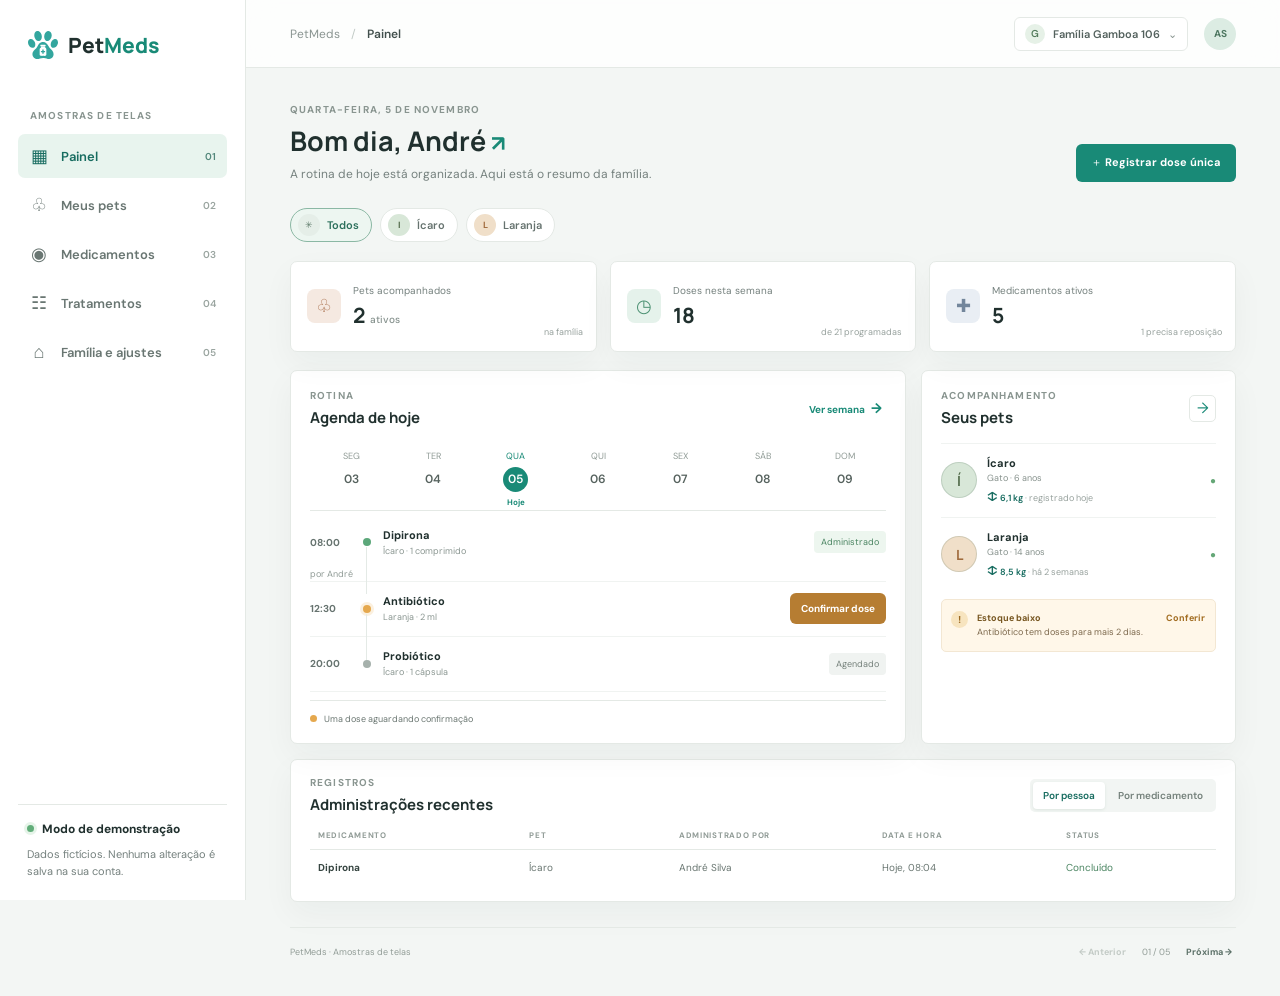
==== amostras.html @ e7c3a3b7 "amostras de telas" ====
<!DOCTYPE html>
<html lang="pt-BR">
<head>
  <meta charset="UTF-8">
  <meta name="viewport" content="width=device-width, initial-scale=1.0">
  <meta name="theme-color" content="#f3f6f4">
  <title>PetMeds | Amostras de telas</title>
  <link rel="stylesheet" href="amostras.css">
</head>
<body>
  <div class="demo-app">
    <aside class="sidebar">
      <a class="brand" href="amostras.html" aria-label="PetMeds, início">
        <img src="logo_petmeds.svg" alt="">
        <span>Pet<span>Meds</span></span>
      </a>
      <div class="demo-label">AMOSTRAS DE TELAS</div>
      <nav class="side-nav" aria-label="Telas da demonstração">
        <button class="nav-item active" data-screen="dashboard"><span class="nav-symbol">▦</span>Painel <span class="nav-count">01</span></button>
        <button class="nav-item" data-screen="pets"><span class="nav-symbol">♧</span>Meus pets <span class="nav-count">02</span></button>
        <button class="nav-item" data-screen="meds"><span class="nav-symbol">◉</span>Medicamentos <span class="nav-count">03</span></button>
        <button class="nav-item" data-screen="treatments"><span class="nav-symbol">☷</span>Tratamentos <span class="nav-count">04</span></button>
        <button class="nav-item" data-screen="family"><span class="nav-symbol">⌂</span>Família e ajustes <span class="nav-count">05</span></button>
      </nav>
      <div class="sidebar-foot">
        <div class="demo-note"><span class="demo-dot"></span>Modo de demonstração</div>
        <p>Dados fictícios. Nenhuma alteração é salva na sua conta.</p>
      </div>
    </aside>

    <main class="main-area">
      <header class="topbar">
        <div class="breadcrumb"><span>PetMeds</span><span class="crumb-slash">/</span><strong id="current-section">Painel</strong></div>
        <div class="topbar-actions">
          <span class="family-pill"><span class="family-mark">G</span> Família Gamboa 106 <span class="chevron">⌄</span></span>
          <button class="profile-button" type="button" aria-label="Perfil de André">AS</button>
        </div>
      </header>

      <div class="content-wrap">
        <section class="screen active" id="screen-dashboard" aria-labelledby="dashboard-title">
          <div class="screen-heading">
            <div><p class="eyebrow">QUARTA-FEIRA, 5 DE NOVEMBRO</p><h1 id="dashboard-title">Bom dia, André <span class="wave">↗</span></h1><p class="subheading">A rotina de hoje está organizada. Aqui está o resumo da família.</p></div>
            <button type="button" class="button primary" data-action="open-dose">＋ Registrar dose única</button>
          </div>
          <div class="pet-switcher" aria-label="Filtrar por pet"><button class="pet-chip selected" data-pet="Todos"><span class="pet-chip-icon all-icon">✳</span>Todos</button><button class="pet-chip" data-pet="Ícaro"><span class="pet-chip-icon cat-icon">I</span>Ícaro</button><button class="pet-chip" data-pet="Laranja"><span class="pet-chip-icon orange-icon">L</span>Laranja</button></div>
          <div class="stats-grid">
            <article class="stat-box"><span class="stat-icon coral">♧</span><div><span class="stat-label">Pets acompanhados</span><strong>2 <small>ativos</small></strong></div><span class="stat-foot">na família</span></article>
            <article class="stat-box"><span class="stat-icon mint">◷</span><div><span class="stat-label">Doses nesta semana</span><strong>18</strong></div><span class="stat-foot">de 21 programadas</span></article>
            <article class="stat-box"><span class="stat-icon blue">✚</span><div><span class="stat-label">Medicamentos ativos</span><strong>5</strong></div><span class="stat-foot">1 precisa reposição</span></article>
          </div>
          <div class="dashboard-grid">
            <section class="panel schedule-panel">
              <div class="panel-heading"><div><p class="eyebrow">ROTINA</p><h2>Agenda de hoje</h2></div><button class="text-button" data-action="show-all-doses">Ver semana <span>→</span></button></div>
              <div class="day-strip"><button class="day-cell muted"><span>SEG</span><b>03</b></button><button class="day-cell muted"><span>TER</span><b>04</b></button><button class="day-cell current"><span>QUA</span><b>05</b><i>Hoje</i></button><button class="day-cell"><span>QUI</span><b>06</b></button><button class="day-cell"><span>SEX</span><b>07</b></button><button class="day-cell"><span>SÁB</span><b>08</b></button><button class="day-cell"><span>DOM</span><b>09</b></button></div>
              <div class="dose-list">
                <article class="dose-row" data-pet-name="Ícaro"><span class="dose-time">08:00</span><span class="timeline-dot done-dot"></span><div class="dose-info"><strong>Dipirona</strong><span>Ícaro · 1 comprimido</span></div><span class="dose-state completed">Administrado</span><span class="dose-by">por André</span></article>
                <article class="dose-row" data-pet-name="Laranja"><span class="dose-time">12:30</span><span class="timeline-dot next-dot"></span><div class="dose-info"><strong>Antibiótico</strong><span>Laranja · 2 ml</span></div><button class="button small confirm-dose" data-action="confirm-dose">Confirmar dose</button></article>
                <article class="dose-row" data-pet-name="Ícaro"><span class="dose-time">20:00</span><span class="timeline-dot later-dot"></span><div class="dose-info"><strong>Probiótico</strong><span>Ícaro · 1 cápsula</span></div><span class="dose-state upcoming">Agendado</span></article>
              </div>
              <div class="schedule-foot"><span class="status-mark"></span>Uma dose aguardando confirmação</div>
            </section>
            <aside class="panel side-panel">
              <div class="panel-heading"><div><p class="eyebrow">ACOMPANHAMENTO</p><h2>Seus pets</h2></div><button class="icon-button" data-goto="pets" aria-label="Ver pets">→</button></div>
              <div class="mini-pet"><div class="pet-avatar avatar-icaro">Í</div><div class="mini-pet-info"><strong>Ícaro</strong><span>Gato · 6 anos</span><small><span class="weight-icon">↕</span> 6,1 kg <em>· registrado hoje</em></small></div><span class="health-indicator">●</span></div>
              <div class="mini-pet"><div class="pet-avatar avatar-laranja">L</div><div class="mini-pet-info"><strong>Laranja</strong><span>Gato · 14 anos</span><small><span class="weight-icon">↕</span> 8,5 kg <em>· há 2 semanas</em></small></div><span class="health-indicator">●</span></div>
              <div class="reminder-box"><span class="reminder-icon">!</span><p><strong>Estoque baixo</strong><br>Antibiótico tem doses para mais 2 dias.</p><button data-goto="meds">Conferir</button></div>
            </aside>
          </div>
          <section class="panel history-panel"><div class="panel-heading"><div><p class="eyebrow">REGISTROS</p><h2>Administrações recentes</h2></div><div class="segmented"><button class="segment active" data-history="pessoa">Por pessoa</button><button class="segment" data-history="medicamento">Por medicamento</button></div></div><div class="history-table"><div class="history-head"><span>MEDICAMENTO</span><span>PET</span><span>ADMINISTRADO POR</span><span>DATA E HORA</span><span>STATUS</span></div><div class="history-line"><strong>Dipirona</strong><span>Ícaro</span><span>André Silva</span><span>Hoje, 08:04</span><span class="table-status">Concluído</span></div></div></section>
        </section>

        <section class="screen" id="screen-pets" aria-labelledby="pets-title">
          <div class="screen-heading"><div><p class="eyebrow">PERFIL E SAÚDE</p><h1 id="pets-title">Meus pets</h1><p class="subheading">Informações, peso e tratamentos de cada companheiro.</p></div><button class="button primary" data-action="open-pet">＋ Cadastrar pet</button></div>
          <div class="screen-toolbar"><div class="segmented pet-filter"><button class="segment active" data-pet-filter="active">Ativos <span>2</span></button><button class="segment" data-pet-filter="inactive">Não ativos <span>1</span></button></div><label class="search-field"><span>⌕</span><input type="search" placeholder="Buscar pet" aria-label="Buscar pet"></label></div>
          <div class="pets-grid">
            <article class="pet-profile"><div class="profile-top"><div class="pet-avatar large avatar-icaro">Í</div><div class="profile-name"><span class="active-tag"><i></i> Ativo</span><h2>Ícaro</h2><p>Gato · Nascido em 01/09/2019</p></div><button class="dots-button" aria-label="Mais opções">···</button></div><div class="weight-summary"><span class="weight-icon">↕</span><div><strong>6,1 <small>kg</small></strong><span>Peso mais recente · 05/11/2026</span></div><button class="text-button" data-action="weight-history">Histórico de peso →</button></div><div class="profile-treatments"><h3>Tratamentos ativos <span>2</span></h3><div class="tag-list"><span>Dipirona</span><span>Probiótico</span></div></div><div class="profile-actions"><button class="button outline" data-action="weight-history">↕ Histórico de peso</button><button class="button outline" data-action="edit-pet">Editar perfil</button></div></article>
            <article class="pet-profile"><div class="profile-top"><div class="pet-avatar large avatar-laranja">L</div><div class="profile-name"><span class="active-tag"><i></i> Ativo</span><h2>Laranja</h2><p>Gato · Nascido em 01/06/2012</p></div><button class="dots-button" aria-label="Mais opções">···</button></div><div class="weight-summary"><span class="weight-icon">↕</span><div><strong>8,5 <small>kg</small></strong><span>Peso mais recente · 22/10/2026</span></div><button class="text-button" data-action="weight-history">Histórico de peso →</button></div><div class="profile-treatments"><h3>Tratamentos ativos <span>1</span></h3><div class="tag-list"><span>Antibiótico</span></div></div><div class="profile-actions"><button class="button outline" data-action="weight-history">↕ Histórico de peso</button><button class="button outline" data-action="edit-pet">Editar perfil</button></div></article>
            <article class="pet-profile inactive-pet" hidden><div class="profile-top"><div class="pet-avatar large avatar-thor">T</div><div class="profile-name"><span class="inactive-tag">Inativo</span><h2>Thor</h2><p>Cão · Perfil arquivado</p></div><button class="dots-button" aria-label="Mais opções">···</button></div><p class="archived-note">O histórico permanece guardado para consulta.</p><div class="profile-actions"><button class="button outline" data-action="pet-record">Ver histórico</button></div></article>
          </div>
          <div class="feature-caption"><span>02</span><p><strong>Perfil completo por pet</strong> · acompanhe peso, tratamentos e histórico de saúde em um só lugar.</p></div>
        </section>

        <section class="screen" id="screen-meds" aria-labelledby="meds-title">
          <div class="screen-heading"><div><p class="eyebrow">INVENTÁRIO DA FAMÍLIA</p><h1 id="meds-title">Medicamentos</h1><p class="subheading">Validade e quantidade em estoque, sempre à mão.</p></div><button class="button primary" data-action="open-med">＋ Cadastrar medicamento</button></div>
          <div class="stock-summary"><div><span class="stock-kicker">NO SEU ESTOQUE</span><strong>5 <small>medicamentos</small></strong></div><div class="stock-breakdown"><span><i class="stock-dot good"></i> 3 disponíveis</span><span><i class="stock-dot low"></i> 1 estoque baixo</span><span><i class="stock-dot expired"></i> 1 vencido</span></div></div>
          <div class="screen-toolbar"><div class="segmented med-filter"><button class="segment active" data-med-filter="available">Disponíveis <span>3</span></button><button class="segment" data-med-filter="low">Estoque baixo <span>1</span></button><button class="segment" data-med-filter="expired">Vencidos <span>1</span></button></div><label class="search-field"><span>⌕</span><input type="search" placeholder="Buscar medicamento" aria-label="Buscar medicamento"></label></div>
          <div class="med-table panel"><div class="med-table-head"><span>MEDICAMENTO</span><span>ESTOQUE</span><span>VALIDADE</span><span>TRATAMENTO</span><span>AÇÃO</span></div>
            <article class="med-row" data-med-status="available"><div class="med-title"><span class="med-icon mint">✚</span><span><strong>Dipirona</strong><small>Gotas · 20 ml</small></span></div><div><strong>16 ml</strong><small class="stock-caption">Disponível</small></div><div><strong>20/03/2027</strong><small>Em 135 dias</small></div><div><span class="linked-pet"><span class="tiny-avatar avatar-icaro">Í</span> Ícaro</span></div><button class="button outline small" data-action="restock">＋ Repor</button></article>
            <article class="med-row" data-med-status="low"><div class="med-title"><span class="med-icon amber">✚</span><span><strong>Antibiótico</strong><small>Suspensão · 10 ml</small></span></div><div><strong>2 ml</strong><small class="stock-caption low-text">Baixo · ~2 dias</small></div><div><strong>12/11/2026</strong><small>Em 7 dias</small></div><div><span class="linked-pet"><span class="tiny-avatar avatar-laranja">L</span> Laranja</span></div><button class="button outline small" data-action="restock">＋ Repor</button></article>
            <article class="med-row" data-med-status="available"><div class="med-title"><span class="med-icon blue">✚</span><span><strong>Probiótico</strong><small>Cápsulas · 30 un.</small></span></div><div><strong>24 un.</strong><small class="stock-caption">Disponível</small></div><div><strong>08/06/2027</strong><small>Em 215 dias</small></div><div><span class="linked-pet"><span class="tiny-avatar avatar-icaro">Í</span> Ícaro</span></div><button class="button outline small" data-action="restock">＋ Repor</button></article>
            <article class="med-row" data-med-status="expired" hidden><div class="med-title"><span class="med-icon gray">✚</span><span><strong>Pomada dermatológica</strong><small>Uso tópico · 15 g</small></span></div><div><strong>1 un.</strong><small class="stock-caption">Em estoque</small></div><div><strong>10/10/2026</strong><small class="low-text">Vencido</small></div><div><span>Sem tratamento</span></div><button class="button outline small" data-action="med-details">Detalhes</button></article>
          </div>
          <div class="feature-caption"><span>03</span><p><strong>Estoque e validade</strong> · receba sinais visuais de reposição e acompanhe os medicamentos vinculados aos tratamentos.</p></div>
        </section>

        <section class="screen" id="screen-treatments" aria-labelledby="treatments-title">
          <div class="screen-heading"><div><p class="eyebrow">DOSES E HORÁRIOS</p><h1 id="treatments-title">Tratamentos</h1><p class="subheading">Monte uma rotina e registre cada administração.</p></div><button class="button primary" data-action="open-treatment">＋ Novo tratamento</button></div>
          <div class="treatment-overview"><div class="overview-mark">◷</div><div><strong>Rotina em andamento</strong><span>3 tratamentos ativos · próximas doses às 12:30 e 20:00</span></div><button class="text-button" data-goto="dashboard">Ver agenda →</button></div>
          <div class="screen-toolbar"><div class="segmented treatment-filter"><button class="segment active" data-treatment-filter="active">Ativos <span>3</span></button><button class="segment" data-treatment-filter="paused">Pausados <span>1</span></button><button class="segment" data-treatment-filter="completed">Concluídos <span>4</span></button></div><span class="filter-hint">Filtrar por status</span></div>
          <div class="treatment-list">
            <article class="treatment-card panel" data-treatment-status="active"><div class="treatment-main"><span class="treatment-icon pink">✚</span><div><div class="treatment-name"><h2>Antibiótico</h2><span class="treatment-status active-status">Ativo</span></div><p><span class="tiny-avatar avatar-laranja">L</span> Laranja <span class="dot-separator">·</span> 2 ml <span class="dot-separator">·</span> a cada 12 horas</p></div></div><div class="treatment-schedule"><span class="eyebrow">PRÓXIMA DOSE</span><strong>Hoje, 12:30</strong><span>Faltam 2 horas</span></div><div class="treatment-actions"><button class="button primary small" data-action="confirm-dose">Registrar dose</button><button class="button outline small" data-action="pause-treatment">Pausar</button></div></article>
            <article class="treatment-card panel" data-treatment-status="active"><div class="treatment-main"><span class="treatment-icon mint">✚</span><div><div class="treatment-name"><h2>Dipirona</h2><span class="treatment-status active-status">Ativo</span></div><p><span class="tiny-avatar avatar-icaro">Í</span> Ícaro <span class="dot-separator">·</span> 1 comprimido <span class="dot-separator">·</span> a cada 8 horas</p></div></div><div class="treatment-schedule"><span class="eyebrow">PRÓXIMA DOSE</span><strong>Hoje, 16:00</strong><span>Horários flexíveis</span></div><div class="treatment-actions"><button class="button primary small" data-action="confirm-dose">Registrar dose</button><button class="button outline small" data-action="pause-treatment">Pausar</button></div></article>
            <article class="treatment-card panel" data-treatment-status="paused" hidden><div class="treatment-main"><span class="treatment-icon gray">✚</span><div><div class="treatment-name"><h2>Suplemento vitamínico</h2><span class="treatment-status paused-status">Pausado</span></div><p><span class="tiny-avatar avatar-icaro">Í</span> Ícaro <span class="dot-separator">·</span> 1 cápsula <span class="dot-separator">·</span> 1 vez ao dia</p></div></div><div class="treatment-schedule"><span class="eyebrow">PAUSADO EM</span><strong>01/11/2026</strong><span>Histórico preservado</span></div><div class="treatment-actions"><button class="button outline small" data-action="resume-treatment">Retomar</button><button class="button outline small" data-action="treatment-history">Histórico</button></div></article>
          </div>
          <div class="feature-caption"><span>04</span><p><strong>Tratamentos flexíveis</strong> · defina horários, frequência e duração; pause e retome mantendo o histórico.</p></div>
        </section>

        <section class="screen" id="screen-family" aria-labelledby="family-title">
          <div class="screen-heading"><div><p class="eyebrow">GESTÃO COMPARTILHADA</p><h1 id="family-title">Família e ajustes</h1><p class="subheading">Cuide dos pets em conjunto, com permissões para cada pessoa.</p></div><button class="button outline" data-action="copy-code">▣ Copiar código do grupo</button></div>
          <div class="family-layout">
            <section class="panel family-card"><div class="panel-heading"><div><p class="eyebrow">SEU GRUPO</p><h2>Família Gamboa 106</h2></div><span class="family-icon">⌂</span></div><p class="family-description">Compartilhe os cuidados e mantenha todos a par dos horários e registros.</p><div class="invite-code"><div><span class="eyebrow">CÓDIGO DE CONVITE</span><strong>G6M2K9</strong></div><button class="button outline small" data-action="copy-code">Copiar</button></div><div class="member-list"><div class="member-row"><span class="member-avatar member-andre">AS</span><div><strong>André Silva <small>Você</small></strong><span>andre@email.com</span></div><span class="role-badge admin-role">Administrador</span></div><div class="member-row"><span class="member-avatar member-maria">MC</span><div><strong>Maria Costa</strong><span>Cuida dos pets desde 2024</span></div><span class="role-badge caregiver-role">Cuidadora</span></div><div class="member-row"><span class="member-avatar member-joao">JP</span><div><strong>João Pereira</strong><span>Acesso temporário · até 12/11</span></div><span class="role-badge guest-role">Temporário</span></div></div><button class="button outline invite-button" data-action="invite-member">＋ Convidar pessoa</button></section>
            <div class="settings-column"><section class="panel settings-panel"><p class="eyebrow">SUA CONTA</p><h2>Perfil</h2><div class="account-row"><span class="member-avatar member-andre">AS</span><div><strong>André Silva</strong><span>andre@email.com</span></div><button class="text-button" data-action="edit-profile">Editar →</button></div></section><section class="panel settings-panel"><p class="eyebrow">PREFERÊNCIAS</p><h2>Lembretes e aparência</h2><label class="toggle-row"><span><strong>Lembretes por e-mail</strong><small>Receber avisos de doses agendadas</small></span><input type="checkbox" checked><i class="toggle"></i></label><label class="toggle-row"><span><strong>Tema escuro</strong><small>Alternar aparência da interface</small></span><input type="checkbox" id="dark-toggle"><i class="toggle"></i></label><button class="settings-link" data-action="export-data"><span>⇩</span><span><strong>Exportar dados</strong><small>Baixar uma cópia dos registros</small></span><b>→</b></button></section><section class="help-card"><span>?</span><div><strong>Seu espaço de cuidado</strong><p>Os dados da família ficam disponíveis para todos os membros autorizados.</p></div></section></div>
          </div>
          <div class="feature-caption"><span>05</span><p><strong>Cuidado compartilhado</strong> · convide familiares, controle permissões e personalize lembretes.</p></div>
        </section>
        <footer class="page-footer"><span>PetMeds · Amostras de telas</span><div><button data-action="previous-screen">← Anterior</button><span id="screen-counter">01 / 05</span><button data-action="next-screen">Próxima →</button></div></footer>
      </div>
    </main>
  </div>
  <dialog id="demo-dialog" class="demo-dialog"><button class="dialog-close" data-action="close-dialog" aria-label="Fechar">×</button><div id="dialog-content"></div></dialog>
  <div class="toast" id="toast" role="status" aria-live="polite"></div>
  <script src="amostras.js" defer></script>
</body>
</html>
---- amostras.css ----
@import url('https://fonts.googleapis.com/css2?family=DM+Sans:wght@400;500;600;700&family=Manrope:wght@400;500;600;700;800&display=swap');

:root{--ink:#20302e;--muted:#75817e;--line:#e4e9e5;--paper:#fff;--canvas:#f3f6f4;--green:#198a77;--green-dark:#176c60;--mint:#e2f2eb;--coral:#f3e5dd;--amber:#a76c19;--amber-bg:#fff2db;--blue:#e6edf5;--shadow:0 12px 32px rgba(32,48,46,.045);font-family:'DM Sans',sans-serif;color:var(--ink);font-synthesis:none}
*{box-sizing:border-box}body{margin:0;background:var(--canvas);font-size:14px}button,input{font:inherit}button{color:inherit;cursor:pointer}button:focus-visible,input:focus-visible{outline:2px solid #45a994;outline-offset:2px}.demo-app{min-height:100vh}.sidebar{position:fixed;inset:0 auto 0 0;width:246px;background:#fff;border-right:1px solid var(--line);padding:30px 18px 20px;display:flex;flex-direction:column;z-index:5}.brand{display:flex;align-items:center;gap:10px;text-decoration:none;color:var(--ink);font:800 21px 'Manrope',sans-serif;margin:0 10px 49px}.brand img{width:30px;height:30px;object-fit:contain}.brand span span{color:var(--green)}.demo-label,.eyebrow,.stock-kicker{font-size:10px;font-weight:700;letter-spacing:1.15px;color:#899590}.demo-label{padding:0 12px;margin-bottom:12px}.side-nav{display:grid;gap:5px}.nav-item{height:44px;border:0;border-radius:7px;background:transparent;text-align:left;padding:0 11px;display:flex;align-items:center;gap:12px;color:#697672;font-size:13px;font-weight:600}.nav-item:hover{background:#f5f8f6}.nav-item.active{color:var(--green-dark);background:#e8f4ee}.nav-symbol{width:20px;text-align:center;font-size:18px}.nav-count{margin-left:auto;font-size:10px;color:#9aa5a0;font-weight:600}.nav-item.active .nav-count{color:#53877b}.sidebar-foot{margin-top:auto;border-top:1px solid var(--line);padding:16px 9px 0}.demo-note{font-size:12px;font-weight:700;display:flex;gap:8px;align-items:center}.demo-dot{width:7px;height:7px;border-radius:50%;background:#61ad79;box-shadow:0 0 0 3px #e6f4e9}.sidebar-foot p{font-size:11px;line-height:1.55;color:var(--muted);margin:9px 0 0}.main-area{margin-left:246px;min-height:100vh}.topbar{height:68px;background:rgba(255,255,255,.82);border-bottom:1px solid var(--line);display:flex;align-items:center;justify-content:space-between;padding:0 44px;position:sticky;top:0;z-index:4;backdrop-filter:blur(14px)}.breadcrumb{display:flex;gap:11px;align-items:center;font-size:12px;color:#8a9591}.breadcrumb strong{color:#42504d;font-weight:600}.crumb-slash{color:#c1cac5}.topbar-actions{display:flex;align-items:center;gap:16px}.family-pill{height:34px;padding:0 10px;display:flex;align-items:center;gap:8px;background:#fff;border:1px solid var(--line);border-radius:6px;color:#53615d;font-size:11px;font-weight:600}.family-mark{width:20px;height:20px;display:grid;place-items:center;border-radius:50%;background:#e6f1e7;color:#537b5b;font-size:10px}.chevron{color:#899590}.profile-button{width:32px;height:32px;border:0;border-radius:50%;background:#dcece3;color:#4e7761;font-size:10px;font-weight:700}.content-wrap{max-width:1230px;padding:35px 44px 20px;margin:0 auto}.screen{display:none;animation:arrive .24s ease-out}.screen.active{display:block}@keyframes arrive{from{opacity:.5;transform:translateY(4px)}to{opacity:1;transform:translateY(0)}}.screen-heading{display:flex;align-items:flex-end;justify-content:space-between;gap:22px;margin-bottom:26px}.eyebrow{margin:0 0 8px}h1,h2,h3,p{margin-top:0}h1,h2,h3{font-family:'Manrope',sans-serif}h1{font-size:27px;line-height:1.25;letter-spacing:0;margin:0;font-weight:700}.wave{font-family:'DM Sans',sans-serif;color:var(--green);font-size:22px}.subheading{color:var(--muted);font-size:12px;margin:8px 0 0}.button{border:1px solid transparent;border-radius:6px;height:38px;padding:0 14px;display:inline-flex;align-items:center;justify-content:center;gap:7px;white-space:nowrap;font-size:11px;font-weight:700;transition:background .15s,transform .15s}.button:active{transform:translateY(1px)}.button.primary{color:#fff;background:var(--green)}.button.primary:hover{background:var(--green-dark)}.button.outline{background:#fff;border-color:#dfe6e2;color:#56635f}.button.outline:hover{border-color:#9bbeb0;color:var(--green-dark)}.button.small{height:31px;padding:0 10px;font-size:10px}.pet-switcher{display:flex;gap:8px;margin-bottom:19px}.pet-chip{border:1px solid var(--line);background:#fff;border-radius:20px;height:34px;padding:0 12px 0 7px;display:flex;align-items:center;gap:7px;color:#66736f;font-size:11px;font-weight:600}.pet-chip.selected{border-color:#8bb8a4;background:#edf6f1;color:#2c705c}.pet-chip-icon,.tiny-avatar{width:22px;height:22px;border-radius:50%;display:inline-grid;place-items:center;font-size:9px;font-weight:700}.all-icon{background:#e5eee8;color:#637e6e}.cat-icon,.avatar-icaro{background:#d8e7d8;color:#526c4a}.orange-icon,.avatar-laranja{background:#f0dfc9;color:#a06b3d}.avatar-thor{background:#dce4ec;color:#637a91}.stats-grid{display:grid;grid-template-columns:repeat(3,minmax(0,1fr));gap:13px;margin-bottom:18px}.stat-box{min-height:91px;position:relative;background:#fff;border:1px solid var(--line);border-radius:7px;padding:16px;display:flex;align-items:center;gap:12px;box-shadow:var(--shadow)}.stat-icon{width:34px;height:34px;border-radius:8px;display:grid;place-items:center;font-size:18px}.stat-icon.coral{background:#f5e9e1;color:#ad7554}.stat-icon.mint{background:#e5f2eb;color:#4d9173}.stat-icon.blue{background:#e9eef4;color:#73869b}.stat-box>div{display:grid;gap:4px}.stat-label{color:var(--muted);font-size:10px}.stat-box strong{font:700 21px 'Manrope',sans-serif}.stat-box strong small{font:500 10px 'DM Sans',sans-serif;color:#84908c}.stat-foot{position:absolute;right:13px;bottom:13px;color:#97a19d;font-size:9px}.dashboard-grid{display:grid;grid-template-columns:minmax(0,1.8fr) minmax(255px,.92fr);gap:15px;margin-bottom:15px}.panel{background:#fff;border:1px solid var(--line);border-radius:7px;box-shadow:var(--shadow)}.schedule-panel,.side-panel{padding:18px 19px}.panel-heading{display:flex;align-items:center;justify-content:space-between;gap:12px}.panel-heading h2{font-size:15px;margin:0;font-weight:700}.panel-heading .eyebrow{margin-bottom:5px}.text-button{border:0;background:none;color:var(--green);font-size:10px;font-weight:700;padding:4px}.text-button span{font-size:14px;margin-left:4px}.day-strip{display:grid;grid-template-columns:repeat(7,1fr);margin:17px 0 11px;border-bottom:1px solid var(--line);padding-bottom:13px}.day-cell{position:relative;display:grid;gap:5px;justify-items:center;border:0;background:none;color:#909b96;padding:5px 2px;font-size:9px}.day-cell b{font:600 12px 'DM Sans',sans-serif;color:#56625e}.day-cell.current{color:var(--green)}.day-cell.current b{color:#fff;background:var(--green);width:25px;height:25px;border-radius:50%;display:grid;place-items:center}.day-cell i{position:absolute;top:52px;font-style:normal;font-size:8px;color:var(--green);font-weight:700}.dose-list{padding-top:5px}.dose-row{min-height:55px;display:grid;grid-template-columns:43px 10px minmax(90px,1fr) auto;align-items:center;gap:10px;border-bottom:1px solid #f0f3f1}.dose-time{font-size:10px;font-weight:700;color:#66736f}.timeline-dot{width:8px;height:8px;border-radius:50%;position:relative}.timeline-dot::after{content:'';position:absolute;left:3px;top:9px;height:47px;border-left:1px solid #e4eae6}.dose-row:last-child .timeline-dot::after{display:none}.done-dot{background:#5ca77a}.next-dot{background:#e5a84e;box-shadow:0 0 0 3px #fbf0df}.later-dot{background:#a6b1ac}.dose-info{display:grid;gap:3px}.dose-info strong{font-size:11px}.dose-info span{font-size:9px;color:#8a9691}.dose-state{font-size:9px;padding:5px 7px;border-radius:4px}.completed{color:#4b8562;background:#edf6ef}.upcoming{color:#75817b;background:#f0f3f1}.dose-by{font-size:9px;color:#919c97}.confirm-dose{color:#fff;background:#b67d32}.confirm-dose:hover{background:#986628}.schedule-foot{border-top:1px solid var(--line);padding-top:12px;margin-top:8px;display:flex;align-items:center;gap:7px;color:#6b7772;font-size:9px}.status-mark{width:7px;height:7px;border-radius:50%;background:#e5a84e}.side-panel .panel-heading{margin-bottom:15px}.icon-button{width:27px;height:27px;border:1px solid var(--line);background:#fff;border-radius:5px;color:var(--green);font-size:15px}.mini-pet{display:flex;align-items:center;gap:10px;padding:12px 0;border-top:1px solid #f0f3f1}.pet-avatar{width:36px;height:36px;flex-shrink:0;border:1px solid rgba(68,102,77,.18);border-radius:50%;display:grid;place-items:center;font:700 14px 'Manrope',sans-serif}.mini-pet-info{min-width:0;display:grid;gap:2px;flex:1}.mini-pet-info strong{font-size:11px}.mini-pet-info>span,.mini-pet-info small{font-size:9px;color:#87928d}.mini-pet-info small{margin-top:2px;color:var(--green-dark);font-weight:600}.mini-pet-info em{color:#98a29e;font-style:normal;font-weight:400}.health-indicator{color:#65a777;font-size:10px}.weight-icon{font-size:13px}.reminder-box{display:flex;align-items:flex-start;gap:9px;background:#fff7e9;border:1px solid #f3e7d3;border-radius:5px;padding:11px 9px;margin-top:8px}.reminder-icon{width:17px;height:17px;border-radius:50%;display:grid;place-items:center;color:#9c6a22;background:#f7e4bf;font-size:10px;font-weight:700}.reminder-box p{font-size:9px;line-height:1.6;color:#7e6a4e;margin:0;flex:1}.reminder-box p strong{color:#76551f}.reminder-box button{border:0;background:none;color:#a26d22;font-size:9px;font-weight:700;padding:1px}.history-panel{padding:16px 19px}.segmented{display:flex;gap:3px;background:#f2f5f3;border-radius:5px;padding:3px}.segment{border:0;background:transparent;border-radius:4px;padding:7px 10px;color:#74817b;font-size:10px;font-weight:600;white-space:nowrap}.segment.active{background:#fff;color:var(--green-dark);box-shadow:0 1px 3px #dce5df}.history-table{margin-top:15px}.history-head,.history-line{display:grid;grid-template-columns:1.15fr .8fr 1.1fr 1fr .8fr;align-items:center;gap:8px}.history-head{padding:0 8px 9px;border-bottom:1px solid var(--line);color:#909b96;font-size:8px;font-weight:700;letter-spacing:.7px}.history-line{padding:11px 8px;font-size:10px;color:#697671}.history-line strong{color:#364541}.table-status{color:#4b8562}.screen-toolbar{display:flex;align-items:center;justify-content:space-between;gap:12px;margin-bottom:17px}.pet-filter .segment,.med-filter .segment,.treatment-filter .segment{padding:8px 11px}.segment span{color:#97a39d;margin-left:4px}.search-field{width:220px;height:34px;display:flex;gap:8px;align-items:center;background:#fff;border:1px solid var(--line);border-radius:5px;padding:0 10px;color:#98a39e}.search-field span{font-size:17px}.search-field input{width:100%;border:0;outline:none;background:transparent;color:var(--ink);font-size:10px}.pets-grid{display:grid;grid-template-columns:repeat(2,minmax(0,1fr));gap:15px}.pet-profile{padding:17px;background:#fff;border:1px solid var(--line);border-radius:7px;box-shadow:var(--shadow)}.profile-top{display:flex;align-items:center;gap:11px}.pet-avatar.large{width:51px;height:51px;font-size:18px}.profile-name{flex:1}.active-tag,.inactive-tag{display:inline-flex;align-items:center;gap:5px;font-size:9px;color:#4a8b62;font-weight:700}.active-tag i{width:6px;height:6px;border-radius:50%;background:#63a976}.profile-name h2{font-size:16px;margin:2px 0 2px}.profile-name p{font-size:9px;color:#84908b;margin:0}.dots-button{align-self:flex-start;border:0;background:none;color:#88948e;font-size:18px;letter-spacing:2px}.weight-summary{display:flex;align-items:center;gap:10px;border-top:1px solid #edf1ee;border-bottom:1px solid #edf1ee;margin:15px 0;padding:12px 0}.weight-summary>.weight-icon{width:28px;height:28px;border-radius:6px;background:#edf5ef;display:grid;place-items:center;color:#57876a}.weight-summary>div{display:grid;gap:3px;flex:1}.weight-summary strong{font:700 17px 'Manrope',sans-serif}.weight-summary strong small{font:500 10px 'DM Sans',sans-serif;color:#7b8782}.weight-summary>div>span{font-size:8px;color:#8b9691}.weight-summary .text-button{font-size:9px}.profile-treatments h3{margin:0 0 8px;font-size:10px}.profile-treatments h3 span{color:#9aa49f;font-weight:500;margin-left:3px}.tag-list{display:flex;gap:6px;flex-wrap:wrap}.tag-list span{font-size:9px;color:#528269;background:#edf5ef;padding:5px 8px;border-radius:4px}.profile-actions{display:flex;gap:7px;margin-top:15px}.profile-actions .button{flex:1}.inactive-tag{background:#eef1ef;color:#78837e;border-radius:4px;padding:3px 6px}.archived-note{padding:19px 0 7px;color:#7f8a86;font-size:10px}.inactive-pet{opacity:.86}.feature-caption{display:flex;align-items:center;gap:12px;border-top:1px solid var(--line);margin-top:23px;padding:14px 0 0;color:#7c8882;font-size:10px}.feature-caption>span{color:var(--green);font:700 10px 'Manrope',sans-serif}.feature-caption p{margin:0}.feature-caption strong{color:#53615c}.stock-summary{display:flex;align-items:center;justify-content:space-between;background:#eaf3ed;border:1px solid #e0ece3;border-radius:6px;padding:14px 18px;margin-bottom:16px}.stock-summary>div:first-child{display:grid;gap:4px}.stock-kicker{font-size:8px}.stock-summary strong{font:700 18px 'Manrope',sans-serif}.stock-summary strong small{font:500 10px 'DM Sans',sans-serif;color:#7b8781}.stock-breakdown{display:flex;gap:17px;color:#68756f;font-size:9px}.stock-breakdown span{display:flex;align-items:center;gap:6px}.stock-dot{width:7px;height:7px;border-radius:50%}.stock-dot.good{background:#63a879}.stock-dot.low{background:#e3a647}.stock-dot.expired{background:#cf7d6f}.med-table{overflow:hidden}.med-table-head,.med-row{display:grid;grid-template-columns:minmax(180px,1.5fr) minmax(86px,.75fr) minmax(95px,.9fr) minmax(100px,.9fr) 78px;align-items:center;gap:13px;padding:13px 17px}.med-table-head{background:#fafcfb;border-bottom:1px solid var(--line);font-size:8px;letter-spacing:.8px;color:#8b9691;font-weight:700}.med-row{min-height:65px;border-bottom:1px solid #edf1ee;font-size:10px;color:#65716c}.med-row:last-child{border-bottom:0}.med-title{display:flex;align-items:center;gap:9px}.med-title>span:last-child{display:grid;gap:3px}.med-title strong,.med-row>div>strong{font-size:10px;color:#384742}.med-title small,.med-row>div>small{font-size:8px;color:#8c9792}.med-icon{width:29px;height:29px;border-radius:6px;display:grid;place-items:center;font-size:14px}.med-icon.mint{background:#e5f2eb;color:#4c9474}.med-icon.amber{background:#fff1dc;color:#ad782d}.med-icon.blue{background:#e9eef5;color:#7689a1}.med-icon.gray{background:#eff1ef;color:#77827c}.stock-caption{display:block;margin-top:3px}.low-text{color:#bd812b!important}.linked-pet{display:flex;align-items:center;gap:6px}.tiny-avatar{width:19px;height:19px;font-size:8px}.treatment-overview{display:flex;align-items:center;gap:12px;background:#eff6f1;border:1px solid #e1ece4;border-radius:6px;padding:13px 16px;margin-bottom:17px}.overview-mark{width:31px;height:31px;border-radius:7px;display:grid;place-items:center;background:#fff;color:#5a9a77;font-size:17px}.treatment-overview>div:nth-child(2){display:grid;gap:4px;flex:1}.treatment-overview strong{font-size:11px}.treatment-overview>div:nth-child(2)>span{font-size:9px;color:#7e8984}.filter-hint{font-size:9px;color:#96a09b}.treatment-list{display:grid;gap:10px}.treatment-card{padding:15px;display:grid;grid-template-columns:minmax(240px,1.5fr) minmax(120px,.8fr) auto;align-items:center;gap:16px}.treatment-main{display:flex;align-items:center;gap:11px}.treatment-icon{width:35px;height:35px;border-radius:8px;display:grid;place-items:center;font-size:16px}.treatment-icon.pink{background:#f5e9e6;color:#b07164}.treatment-icon.mint{background:#e4f2e9;color:#548d68}.treatment-icon.gray{background:#eff1ef;color:#8a948e}.treatment-name{display:flex;align-items:center;gap:8px}.treatment-name h2{font-size:12px;margin:0}.treatment-status{font-size:8px;padding:3px 6px;border-radius:3px}.active-status{background:#eaf4ec;color:#538366}.paused-status{background:#f1f2f0;color:#77827c}.treatment-main p{display:flex;align-items:center;gap:5px;color:#7c8882;font-size:9px;margin:6px 0 0}.dot-separator{color:#c1c9c4}.treatment-schedule{display:grid;gap:4px}.treatment-schedule .eyebrow{font-size:7px;margin:0}.treatment-schedule strong{font-size:10px}.treatment-schedule>span:last-child{font-size:8px;color:#89948e}.treatment-actions{display:flex;gap:6px;justify-content:flex-end}.family-layout{display:grid;grid-template-columns:minmax(0,1.2fr) minmax(275px,.8fr);align-items:start;gap:15px}.family-card,.settings-panel{padding:19px}.family-icon{width:32px;height:32px;display:grid;place-items:center;border-radius:7px;background:#e8f2eb;color:#558368;font-size:17px}.family-description{font-size:10px;line-height:1.6;color:#79857f;margin:10px 0 16px}.invite-code{display:flex;align-items:center;justify-content:space-between;background:#f7faf8;border:1px solid #e9efeb;border-radius:5px;padding:10px 12px;margin-bottom:9px}.invite-code>div{display:grid;gap:4px}.invite-code .eyebrow{font-size:7px;margin:0}.invite-code strong{font:700 17px 'Manrope',sans-serif;letter-spacing:1px}.member-row{min-height:61px;display:flex;align-items:center;gap:9px;border-bottom:1px solid #edf1ee}.member-avatar{width:31px;height:31px;border-radius:50%;display:grid;place-items:center;font-size:8px;font-weight:700;flex-shrink:0}.member-andre{background:#dcece3;color:#4d755d}.member-maria{background:#f4e6df;color:#a2735c}.member-joao{background:#e4eaf3;color:#687d9b}.member-row>div{display:grid;gap:3px;flex:1}.member-row>div strong{font-size:10px}.member-row>div strong small{font-size:8px;color:#8d9892;font-weight:500;margin-left:3px}.member-row>div>span{font-size:8px;color:#8e9993}.role-badge{font-size:8px;padding:4px 6px;border-radius:4px;white-space:nowrap}.admin-role{background:#eaf2eb;color:#598164}.caregiver-role{background:#f4eee2;color:#997744}.guest-role{background:#eef0f1;color:#77828a}.invite-button{width:100%;margin-top:12px}.settings-column{display:grid;gap:12px}.settings-panel .eyebrow{margin-bottom:5px}.settings-panel h2{font-size:14px;margin:0 0 13px}.account-row{display:flex;align-items:center;gap:9px}.account-row>div{display:grid;gap:3px;flex:1}.account-row>div strong{font-size:10px}.account-row>div span{font-size:8px;color:#8b9691}.toggle-row{display:flex;align-items:center;justify-content:space-between;gap:10px;border-top:1px solid #edf1ee;padding:10px 0;cursor:pointer;position:relative}.toggle-row>span{display:grid;gap:3px}.toggle-row strong{font-size:9px}.toggle-row small{font-size:8px;color:#8b9691}.toggle-row input{position:absolute;opacity:0;width:1px;height:1px}.toggle{width:29px;height:17px;border-radius:12px;background:#d9dfdb;position:relative;flex-shrink:0;transition:background .2s}.toggle:after{content:'';position:absolute;width:11px;height:11px;border-radius:50%;top:3px;left:3px;background:#fff;box-shadow:0 1px 3px #98a39d;transition:transform .2s}.toggle-row input:checked+.toggle{background:#64a783}.toggle-row input:checked+.toggle:after{transform:translateX(12px)}.settings-link{width:100%;border:0;border-top:1px solid #edf1ee;background:none;padding:11px 0 0;display:flex;align-items:center;text-align:left;gap:9px;color:#708079}.settings-link>span:first-child{width:26px;height:26px;border-radius:5px;background:#edf4ef;color:#5f9875;display:grid;place-items:center}.settings-link>span:nth-child(2){display:grid;gap:3px;flex:1}.settings-link strong{font-size:9px;color:#475650}.settings-link small{font-size:8px;color:#8c9791}.settings-link b{font-size:13px;color:#789181}.help-card{display:flex;gap:10px;align-items:flex-start;border-radius:6px;background:#edf3f5;padding:13px}.help-card>span{width:18px;height:18px;border-radius:50%;display:grid;place-items:center;background:#dce8ed;color:#6d8491;font-size:10px;font-weight:700}.help-card strong{font-size:9px}.help-card p{color:#77858b;font-size:8px;line-height:1.5;margin:4px 0 0}.page-footer{display:flex;justify-content:space-between;align-items:center;border-top:1px solid var(--line);margin-top:25px;padding:14px 0;color:#929d97;font-size:9px}.page-footer>div{display:flex;align-items:center;gap:12px}.page-footer button{border:0;background:none;color:#5c7168;font-size:9px;font-weight:700;padding:4px}.page-footer button:disabled{color:#c3cbc6;cursor:default}.demo-dialog{position:relative;border:1px solid var(--line);border-radius:9px;padding:26px;width:min(410px,calc(100vw - 28px));box-shadow:0 20px 70px #24372f33;color:var(--ink)}.demo-dialog::backdrop{background:#1b2825aa;backdrop-filter:blur(2px)}.dialog-close{position:absolute;top:9px;right:12px;border:0;background:none;color:#7e8984;font-size:22px}.dialog-content h2{font-size:18px;margin:0 0 7px}.dialog-content>p{font-size:11px;line-height:1.6;color:#7b8781;margin:0 0 18px}.dialog-content label{display:grid;gap:6px;margin-bottom:12px;font-size:10px;color:#61706a;font-weight:600}.dialog-content input,.dialog-content select{height:37px;padding:0 10px;border:1px solid #dfe7e2;border-radius:5px;background:#fff;color:var(--ink);font-size:11px}.dialog-content .button{width:100%;margin-top:5px}.toast{position:fixed;bottom:22px;left:50%;z-index:10;transform:translate(-50%,12px);padding:10px 15px;border-radius:6px;background:#243831;color:#fff;font-size:11px;opacity:0;pointer-events:none;transition:opacity .2s,transform .2s;box-shadow:0 6px 24px #16282030}.toast.show{opacity:1;transform:translate(-50%,0)}.wave{display:inline-block;animation:greet 1.2s ease-out .25s both}@keyframes greet{0%{transform:rotate(-18deg);opacity:.2}100%{transform:rotate(0);opacity:1}}

@media(max-width:1050px){.sidebar{width:210px;padding-inline:14px}.main-area{margin-left:210px}.content-wrap{padding:29px 25px}.topbar{padding:0 25px}.dashboard-grid{grid-template-columns:minmax(0,1.5fr) minmax(230px,.9fr)}.treatment-card{grid-template-columns:minmax(200px,1.2fr) minmax(105px,.7fr);}.treatment-actions{grid-column:2;grid-row:1;align-self:end}.treatment-schedule{grid-column:1;grid-row:2;margin-left:46px}.treatment-card{row-gap:8px}.med-table-head,.med-row{grid-template-columns:minmax(150px,1.4fr) minmax(70px,.7fr) minmax(82px,.85fr) minmax(83px,.8fr) 67px;gap:8px;padding-inline:12px}}
@media(max-width:760px){.sidebar{position:fixed;inset:auto 0 0;width:auto;height:66px;padding:0 7px;border:0;border-top:1px solid var(--line);box-shadow:0 -4px 20px #24372f0a;flex-direction:row;background:#fff}.brand,.demo-label,.sidebar-foot{display:none}.side-nav{width:100%;display:grid;grid-template-columns:repeat(5,1fr);gap:0;align-items:center}.nav-item{height:57px;padding:5px 1px;display:flex;flex-direction:column;justify-content:center;gap:3px;border-radius:5px;font-size:8px}.nav-symbol{font-size:17px;line-height:19px}.nav-count{display:none}.main-area{margin-left:0;padding-bottom:66px}.topbar{height:54px;padding:0 16px}.breadcrumb{font-size:10px}.topbar-actions{gap:9px}.family-pill{height:30px;font-size:9px;padding:0 6px;gap:5px}.family-mark{width:17px;height:17px}.profile-button{width:29px;height:29px}.content-wrap{padding:24px 16px 15px}.screen-heading{align-items:flex-start;margin-bottom:19px}.screen-heading h1{font-size:22px}.screen-heading .subheading{max-width:460px;line-height:1.5}.screen-heading>.button{height:34px;padding:0 9px;font-size:9px}.stats-grid{gap:7px}.stat-box{min-height:83px;padding:10px;gap:7px;align-items:flex-start;flex-direction:column}.stat-icon{position:absolute;right:9px;top:9px;width:25px;height:25px;font-size:13px}.stat-label{font-size:8px;max-width:85px}.stat-box strong{font-size:17px}.stat-foot{position:static;font-size:8px}.dashboard-grid{grid-template-columns:1fr}.side-panel{display:grid;grid-template-columns:1fr 1fr;column-gap:13px}.side-panel .panel-heading,.reminder-box{grid-column:1/-1}.side-panel .mini-pet{border-top:1px solid #f0f3f1}.history-head{display:none}.history-line{grid-template-columns:1fr 1fr;row-gap:6px}.history-line>*:nth-child(3),.history-line>*:nth-child(4),.history-line>*:nth-child(5){font-size:9px}.history-line>*:nth-child(3):before{content:'Por: ';color:#9aa49f}.history-line>*:nth-child(4):before{content:'Em: ';color:#9aa49f}.history-line>*:nth-child(5){grid-column:2;grid-row:1;justify-self:end}.screen-toolbar{align-items:flex-start;flex-direction:column}.search-field{width:100%}.pets-grid{grid-template-columns:1fr}.stock-summary{align-items:flex-start;gap:12px;flex-direction:column}.stock-breakdown{flex-wrap:wrap;gap:8px 14px}.med-table{overflow:visible;border:0;background:none;box-shadow:none;display:grid;gap:9px}.med-table-head{display:none}.med-row{position:relative;background:#fff;border:1px solid var(--line);border-radius:6px;padding:13px;grid-template-columns:1fr 1fr;gap:12px;box-shadow:var(--shadow)}.med-row .med-title{grid-column:1/-1}.med-row>div:nth-child(3):before{content:'Validade';display:block;color:#9aa49f;font-size:8px;margin-bottom:4px}.med-row>div:nth-child(4):before{content:'Vinculado a';display:block;color:#9aa49f;font-size:8px;margin-bottom:4px}.med-row>button{position:absolute;right:12px;top:12px}.med-row>div:nth-child(2){padding-left:38px}.treatment-card{grid-template-columns:1fr auto;gap:12px}.treatment-main{grid-column:1/-1}.treatment-schedule{grid-column:1;grid-row:auto;margin:0 0 0 46px}.treatment-actions{grid-column:2;grid-row:2;flex-direction:column}.family-layout{grid-template-columns:1fr}.family-card,.settings-panel{padding:15px}.family-description{max-width:420px}.feature-caption{line-height:1.5}.page-footer{margin-top:19px}.page-footer>div{gap:5px}.page-footer button{font-size:8px}.page-footer>span{font-size:8px}}
@media(max-width:390px){.content-wrap{padding-inline:12px}.screen-heading{gap:8px}.screen-heading .button{font-size:8px;padding-inline:7px}.topbar{padding-inline:12px}.family-pill{font-size:8px}.side-panel{padding:14px}.profile-actions .button{font-size:9px;padding-inline:7px}.segmented{max-width:100%;overflow-x:auto}.segment{padding-inline:8px}.history-panel{padding:14px}.treatment-overview{align-items:flex-start}.treatment-overview .text-button{font-size:8px}.member-row{gap:6px}.member-row>div strong{font-size:9px}.role-badge{font-size:7px;padding:4px}.page-footer>span{max-width:95px}}
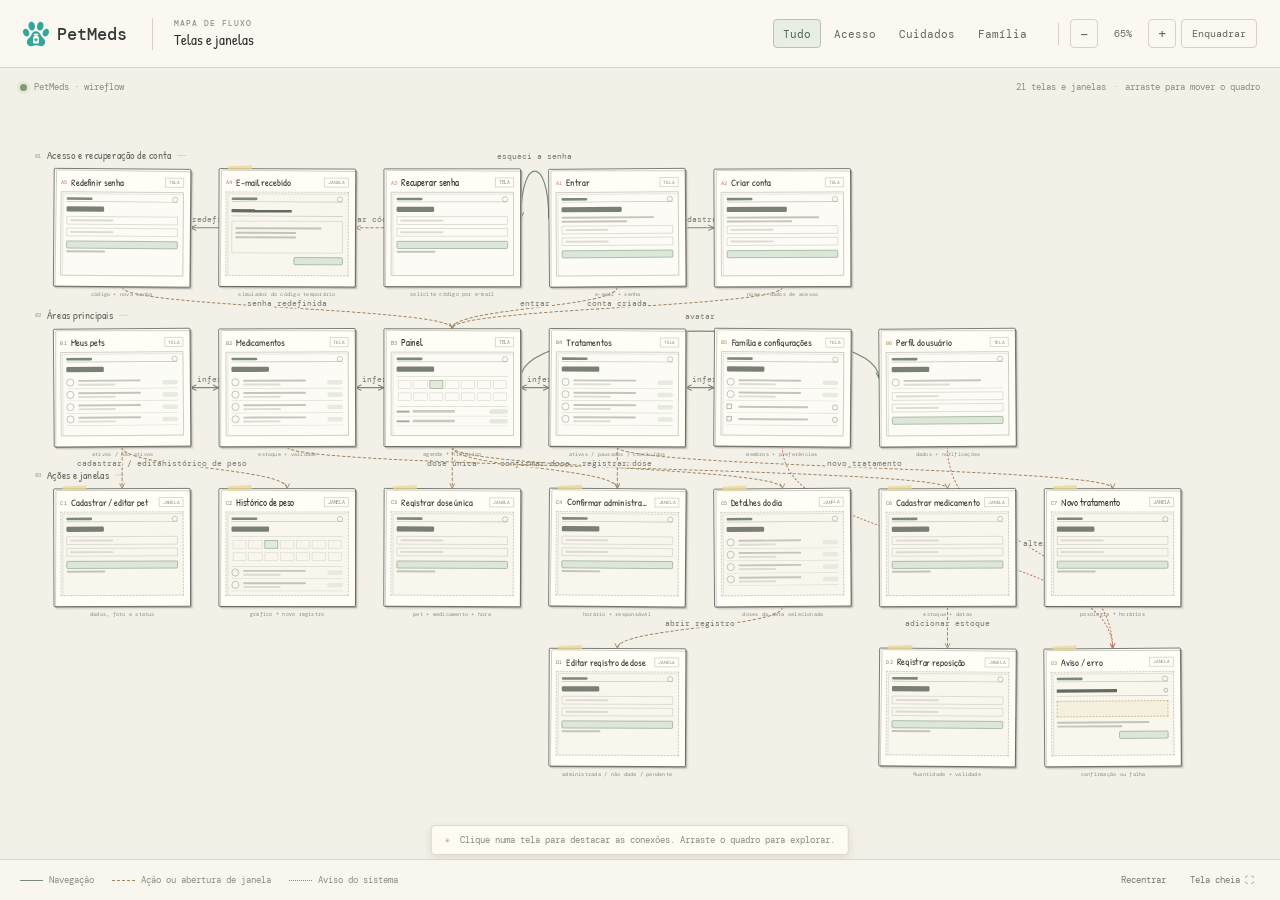
==== commit 556918f6: "Ajuste das amostras de tela (wireflow)" ====
--- a/amostras.html
+++ b/amostras.html
@@ -3,11 +3,12 @@
 <head>
   <meta charset="UTF-8">
   <meta name="viewport" content="width=device-width, initial-scale=1.0">
-  <meta name="theme-color" content="#f3f6f4">
-  <title>PetMeds | Amostras de telas</title>
+  <meta http-equiv="refresh" content="0; url=fluxo-telas.html">
+  <title>PetMeds | Fluxo de telas</title>
   <link rel="stylesheet" href="amostras.css">
 </head>
 <body>
+  <p>Redirecionando para o <a href="fluxo-telas.html">mapa de fluxo das telas</a>...</p>
   <div class="demo-app">
     <aside class="sidebar">
       <a class="brand" href="amostras.html" aria-label="PetMeds, início">
